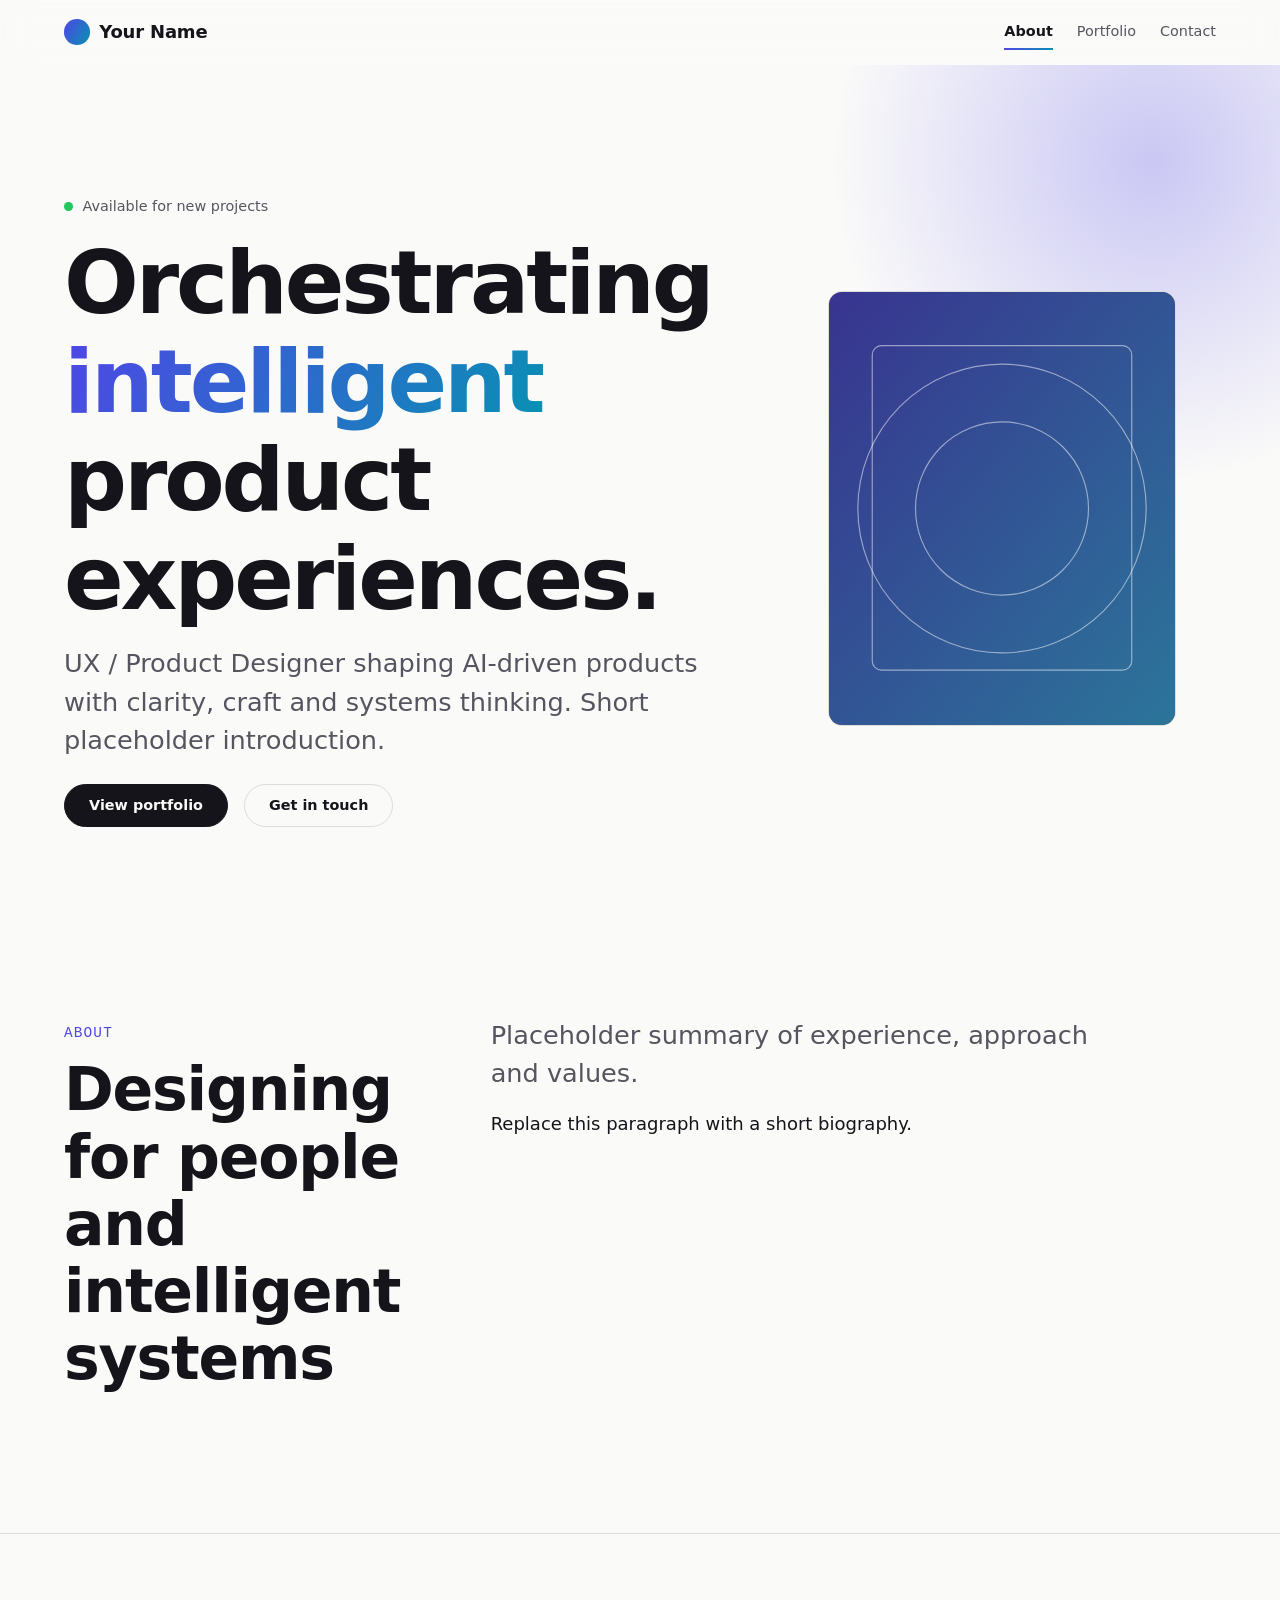
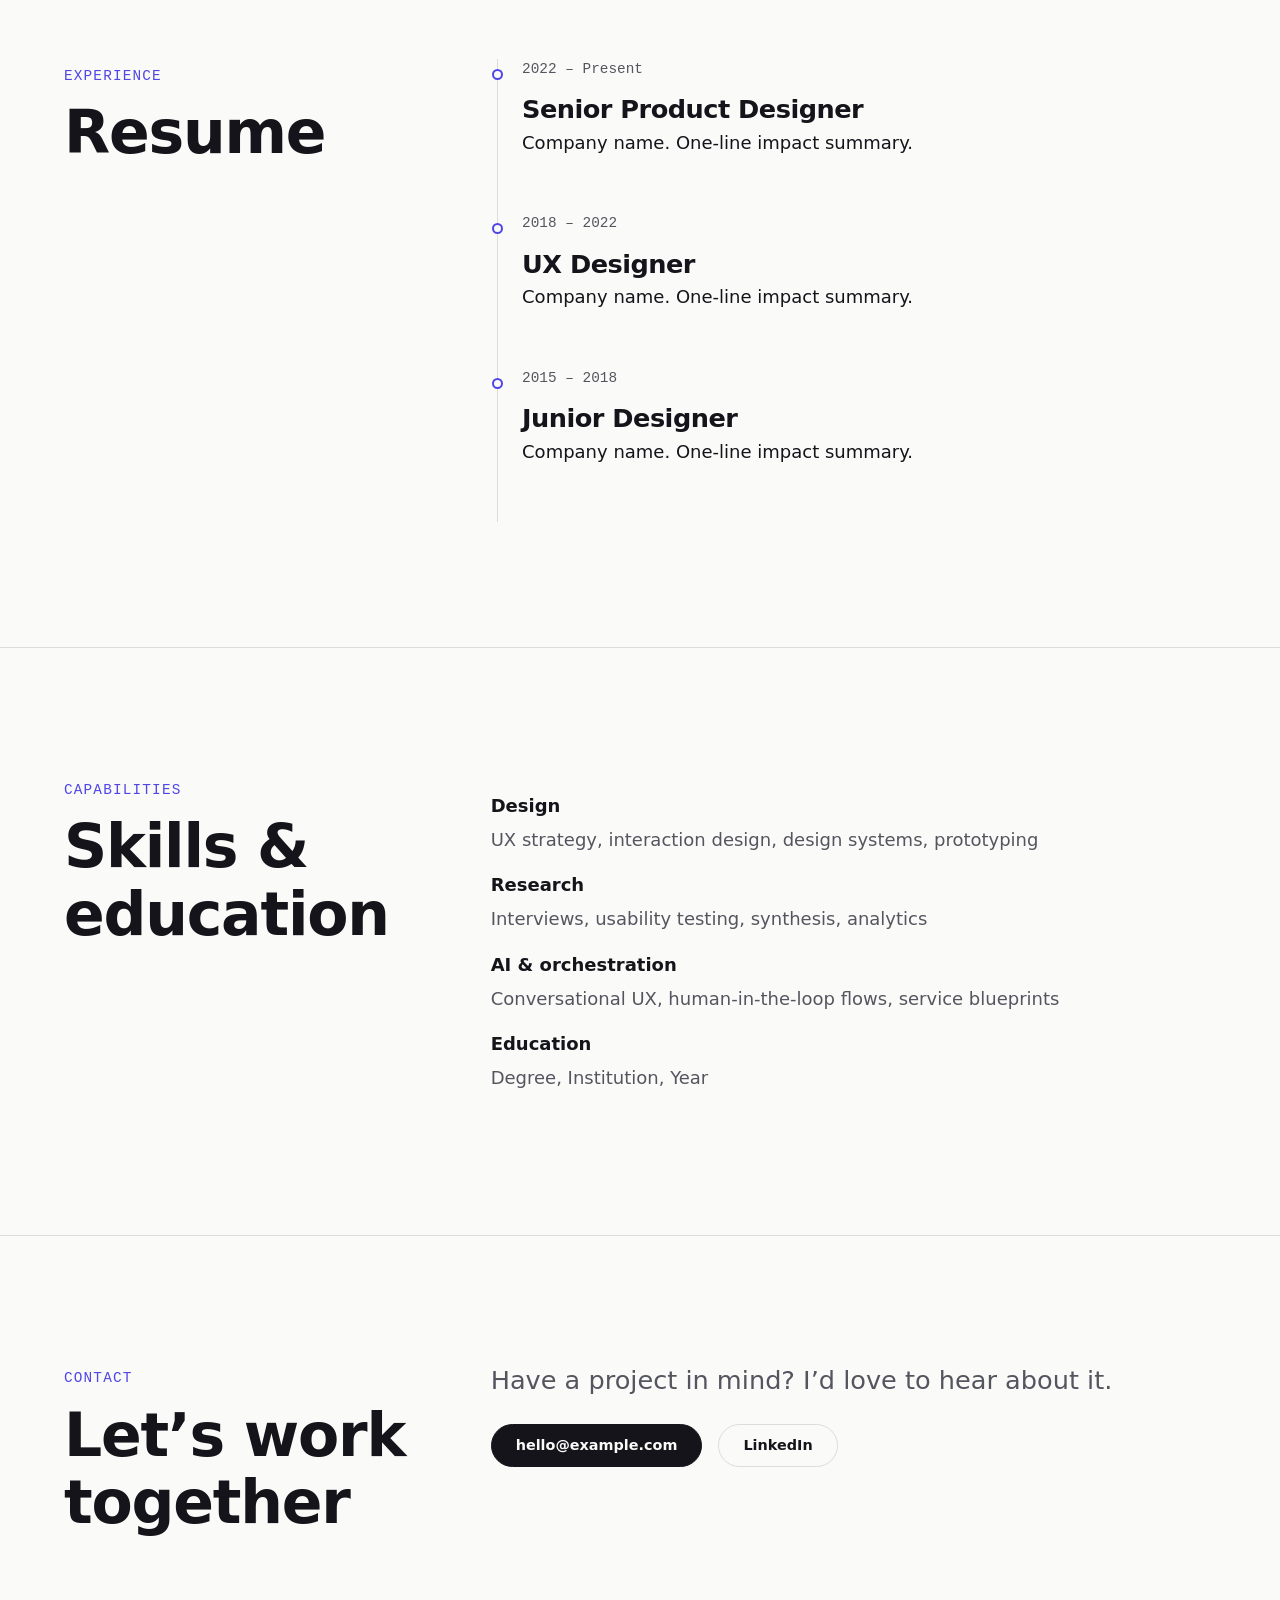
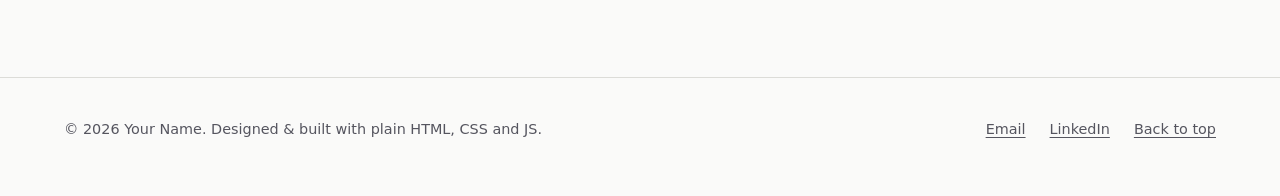
==== index.html @ 581527f4 "Add static UX portfolio: pages, design system, JS, placeholders Co-authored-by: orchestrators <34809" ====
<!DOCTYPE html>
<html lang="en">
<head>
  <meta charset="utf-8">
  <meta name="viewport" content="width=device-width, initial-scale=1">
  <title>Your Name — UX &amp; Product Designer</title>
  <meta name="description" content="Portfolio and CV of a UX and Product Designer orchestrating human and AI-driven experiences.">
  <meta name="color-scheme" content="light dark">
  <meta property="og:type" content="website">
  <meta property="og:title" content="Your Name — UX &amp; Product Designer">
  <meta property="og:description" content="Portfolio and CV of a UX and Product Designer orchestrating human and AI-driven experiences.">
  <meta property="og:image" content="assets/img/og-image.svg">
  <link rel="icon" href="assets/img/favicon.svg" type="image/svg+xml">
  <link rel="stylesheet" href="assets/css/styles.css">
  <script src="assets/js/main.js" defer></script>
</head>
<body>
  <a class="skip-link" href="#main">Skip to content</a>
  <header class="site-header">
    <div class="container site-header__inner">
      <a class="brand" href="index.html"><span class="brand__mark" aria-hidden="true"></span>Your Name</a>
      <button class="nav-toggle" type="button" aria-expanded="false" aria-controls="site-nav"><span class="nav-toggle__label">Menu</span></button>
      <nav class="site-nav" id="site-nav" aria-label="Primary">
        <ul>
          <li><a href="index.html" aria-current="page">About</a></li>
          <li><a href="portfolio.html">Portfolio</a></li>
          <li><a href="index.html#contact">Contact</a></li>
        </ul>
      </nav>
    </div>
  </header>
  <main id="main">
    <section class="hero" aria-labelledby="hero-title">
      <div class="container hero__grid">
        <div>
          <p class="status" data-reveal>Available for new projects</p>
          <h1 id="hero-title" data-reveal style="--delay:80ms">Orchestrating <span class="gradient-text">intelligent</span> product experiences.</h1>
          <p class="lead" data-reveal style="--delay:160ms">UX / Product Designer shaping AI-driven products with clarity, craft and systems thinking. Short placeholder introduction.</p>
          <div class="btn-row" data-reveal style="--delay:240ms">
            <a class="btn" href="portfolio.html">View portfolio</a>
            <a class="btn btn--ghost" href="#contact">Get in touch</a>
          </div>
        </div>
        <figure class="hero__portrait" data-reveal style="--delay:200ms">
          <img src="assets/img/portrait.svg" width="600" height="750" alt="Placeholder portrait of the designer">
        </figure>
      </div>
    </section>

    <section class="section" id="about" aria-labelledby="about-title">
      <div class="container split">
        <div class="split__head"><span class="eyebrow">About</span><h2 id="about-title">Designing for people and intelligent systems</h2></div>
        <div class="stack" data-reveal>
          <p class="lead">Placeholder summary of experience, approach and values.</p>
          <p>Replace this paragraph with a short biography.</p>
        </div>
      </div>
    </section>

    <section class="section" id="experience" aria-labelledby="exp-title">
      <div class="container split">
        <div class="split__head"><span class="eyebrow">Experience</span><h2 id="exp-title">Resume</h2></div>
        <ol class="timeline">
          <li class="timeline__item" data-reveal><p class="timeline__date">2022 – Present</p><h3>Senior Product Designer</h3><p>Company name. One-line impact summary.</p></li>
          <li class="timeline__item" data-reveal><p class="timeline__date">2018 – 2022</p><h3>UX Designer</h3><p>Company name. One-line impact summary.</p></li>
          <li class="timeline__item" data-reveal><p class="timeline__date">2015 – 2018</p><h3>Junior Designer</h3><p>Company name. One-line impact summary.</p></li>
        </ol>
      </div>
    </section>

    <section class="section" id="skills" aria-labelledby="skills-title">
      <div class="container split">
        <div class="split__head"><span class="eyebrow">Capabilities</span><h2 id="skills-title">Skills &amp; education</h2></div>
        <dl class="skill-list" data-reveal>
          <div><dt>Design</dt><dd>UX strategy, interaction design, design systems, prototyping</dd></div>
          <div><dt>Research</dt><dd>Interviews, usability testing, synthesis, analytics</dd></div>
          <div><dt>AI &amp; orchestration</dt><dd>Conversational UX, human-in-the-loop flows, service blueprints</dd></div>
          <div><dt>Education</dt><dd>Degree, Institution, Year</dd></div>
        </dl>
      </div>
    </section>

    <section class="section" id="contact" aria-labelledby="contact-title">
      <div class="container split">
        <div class="split__head"><span class="eyebrow">Contact</span><h2 id="contact-title">Let’s work together</h2></div>
        <div class="stack" data-reveal>
          <p class="lead">Have a project in mind? I’d love to hear about it.</p>
          <div class="btn-row">
            <a class="btn" href="mailto:hello@example.com">hello@example.com</a>
            <a class="btn btn--ghost" href="https://www.linkedin.com/">LinkedIn</a>
          </div>
        </div>
      </div>
    </section>
  </main>

  <footer class="site-footer">
    <div class="container site-footer__inner">
      <p>&copy; <span data-year>2026</span> Your Name. Designed &amp; built with plain HTML, CSS and JS.</p>
      <ul>
        <li><a href="mailto:hello@example.com">Email</a></li>
        <li><a href="https://www.linkedin.com/">LinkedIn</a></li>
        <li><a href="#main">Back to top</a></li>
      </ul>
    </div>
  </footer>
</body>
</html>
---- assets/css/styles.css ----
/* ==========================================================================
   Design tokens
   ========================================================================== */
:root {
  color-scheme: light dark;
  --bg: #fafaf9;
  --surface: #ffffff;
  --surface-2: #f1f1ef;
  --text: #14141a;
  --text-muted: #55555f;
  --border: #dcdcd8;
  --accent: #4f46e5;
  --accent-2: #0891b2;
  --accent-contrast: #ffffff;
  --focus: #4f46e5;
  --gradient: linear-gradient(120deg, var(--accent), var(--accent-2));

  --font-sans: system-ui, -apple-system, "Segoe UI", Roboto, "Helvetica Neue", Arial, sans-serif;
  --font-mono: ui-monospace, SFMono-Regular, Menlo, Consolas, monospace;

  --step--1: clamp(0.83rem, 0.8rem + 0.15vw, 0.9rem);
  --step-0: clamp(1rem, 0.95rem + 0.25vw, 1.125rem);
  --step-1: clamp(1.25rem, 1.1rem + 0.7vw, 1.6rem);
  --step-2: clamp(1.6rem, 1.3rem + 1.4vw, 2.4rem);
  --step-3: clamp(2.1rem, 1.5rem + 3vw, 3.75rem);
  --step-4: clamp(2.6rem, 1.6rem + 5vw, 5.5rem);

  --space-1: 0.5rem;
  --space-2: 1rem;
  --space-3: 1.5rem;
  --space-4: 2.5rem;
  --space-5: 4rem;
  --space-6: clamp(4rem, 3rem + 6vw, 8rem);

  --radius: 14px;
  --container: 72rem;
  --measure: 65ch;
  --ease: cubic-bezier(0.22, 1, 0.36, 1);
  --shadow: 0 1px 2px rgb(0 0 0 / 0.05), 0 12px 32px -12px rgb(20 20 60 / 0.18);
}

@media (prefers-color-scheme: dark) {
  :root {
    --bg: #0c0c11;
    --surface: #15151c;
    --surface-2: #1d1d27;
    --text: #f1f1f5;
    --text-muted: #a8a8b5;
    --border: #2c2c38;
    --accent: #8b87ff;
    --accent-2: #38bdf8;
    --accent-contrast: #0c0c11;
    --focus: #a5a2ff;
    --shadow: 0 1px 2px rgb(0 0 0 / 0.4), 0 12px 32px -12px rgb(0 0 0 / 0.6);
  }
}

/* ==========================================================================
   Base
   ========================================================================== */
*, *::before, *::after { box-sizing: border-box; }
html { scroll-behavior: smooth; scroll-padding-top: 5rem; -webkit-text-size-adjust: 100%; }
body {
  margin: 0;
  font-family: var(--font-sans);
  font-size: var(--step-0);
  line-height: 1.65;
  color: var(--text);
  background: var(--bg);
  -webkit-font-smoothing: antialiased;
}
img, svg { max-width: 100%; height: auto; display: block; }
h1, h2, h3, h4 { line-height: 1.12; letter-spacing: -0.02em; margin: 0 0 var(--space-2); text-wrap: balance; }
h1 { font-size: var(--step-4); letter-spacing: -0.035em; }
h2 { font-size: var(--step-3); }
h3 { font-size: var(--step-1); }
p { margin: 0 0 var(--space-2); max-width: var(--measure); text-wrap: pretty; }
a { color: inherit; text-underline-offset: 0.2em; text-decoration-thickness: 1px; }
a:hover { color: var(--accent); }
ul, ol { padding: 0; margin: 0; list-style: none; }

:focus-visible { outline: 3px solid var(--focus); outline-offset: 3px; border-radius: 4px; }

.skip-link {
  position: absolute; left: var(--space-2); top: -4rem; z-index: 100;
  padding: 0.75rem 1rem; background: var(--text); color: var(--bg); border-radius: 8px;
  transition: top 0.2s var(--ease);
}
.skip-link:focus { top: var(--space-2); }

.visually-hidden {
  position: absolute !important; width: 1px; height: 1px; margin: -1px; padding: 0;
  overflow: hidden; clip: rect(0 0 0 0); white-space: nowrap; border: 0;
}

/* ==========================================================================
   Layout
   ========================================================================== */
.container { width: min(100% - 2.5rem, var(--container)); margin-inline: auto; }
.section { padding-block: var(--space-6); }
.section + .section { border-top: 1px solid var(--border); }
.section__head { margin-bottom: var(--space-4); }
.grid { display: grid; gap: var(--space-3); }
.grid--2 { grid-template-columns: repeat(auto-fit, minmax(min(100%, 20rem), 1fr)); }
.grid--3 { grid-template-columns: repeat(auto-fit, minmax(min(100%, 16rem), 1fr)); }
.stack > * + * { margin-top: var(--space-2); }
.eyebrow {
  display: inline-block; margin-bottom: var(--space-2);
  font: 500 var(--step--1)/1 var(--font-mono); letter-spacing: 0.08em; text-transform: uppercase;
  color: var(--accent);
}
.lead { font-size: var(--step-1); color: var(--text-muted); line-height: 1.5; }
.gradient-text { background: var(--gradient); -webkit-background-clip: text; background-clip: text; color: transparent; }

/* ==========================================================================
   Header / navigation
   ========================================================================== */
.site-header {
  position: sticky; top: 0; z-index: 50;
  background: color-mix(in srgb, var(--bg) 82%, transparent);
  backdrop-filter: blur(14px);
  border-bottom: 1px solid transparent;
  transition: border-color 0.3s;
}
.site-header.is-scrolled { border-bottom-color: var(--border); }
.site-header__inner { display: flex; align-items: center; justify-content: space-between; min-height: 4rem; gap: var(--space-2); }
.brand { display: inline-flex; align-items: center; gap: 0.6rem; font-weight: 650; text-decoration: none; letter-spacing: -0.01em; }
.brand__mark { width: 1.6rem; height: 1.6rem; border-radius: 50%; background: var(--gradient); }
.nav-toggle {
  display: inline-flex; align-items: center; gap: 0.5rem; padding: 0.5rem 0.9rem;
  font: inherit; font-size: var(--step--1); color: var(--text); background: transparent;
  border: 1px solid var(--border); border-radius: 999px; cursor: pointer;
}
.site-nav { display: none; position: absolute; inset: 100% 0 auto; padding: var(--space-2) 1.25rem var(--space-3); background: var(--bg); border-bottom: 1px solid var(--border); }
.site-nav.is-open { display: block; }
.site-nav ul { display: grid; gap: 0.25rem; }
.site-nav a { display: block; padding: 0.6rem 0; text-decoration: none; color: var(--text-muted); }
.site-nav a:hover, .site-nav a[aria-current="page"] { color: var(--text); }
.site-nav a[aria-current="page"] { font-weight: 600; }

@media (min-width: 48rem) {
  .nav-toggle { display: none; }
  .site-nav { display: block; position: static; padding: 0; background: none; border: 0; }
  .site-nav ul { display: flex; gap: var(--space-3); }
  .site-nav a { position: relative; padding: 0.25rem 0; font-size: var(--step--1); }
  .site-nav a::after {
    content: ""; position: absolute; left: 0; right: 0; bottom: -2px; height: 2px;
    background: var(--gradient); transform: scaleX(0); transform-origin: left; transition: transform 0.35s var(--ease);
  }
  .site-nav a:hover::after, .site-nav a[aria-current="page"]::after { transform: scaleX(1); }
}

/* ==========================================================================
   Buttons, tags, cards
   ========================================================================== */
.btn {
  display: inline-flex; align-items: center; gap: 0.5rem; padding: 0.85rem 1.5rem;
  font: 600 var(--step--1)/1 var(--font-sans); text-decoration: none; cursor: pointer;
  border: 1px solid var(--text); border-radius: 999px; color: var(--bg); background: var(--text);
  transition: transform 0.25s var(--ease), background 0.25s, color 0.25s, border-color 0.25s;
}
.btn:hover { transform: translateY(-2px); background: var(--accent); border-color: var(--accent); color: var(--accent-contrast); }
.btn--ghost { background: transparent; color: var(--text); border-color: var(--border); }
.btn--ghost:hover { background: transparent; color: var(--accent); border-color: var(--accent); }
.btn-row { display: flex; flex-wrap: wrap; gap: var(--space-2); margin-top: var(--space-3); }

.tags { display: flex; flex-wrap: wrap; gap: 0.5rem; }
.tag {
  padding: 0.3rem 0.75rem; font: 500 0.78rem/1.2 var(--font-mono);
  color: var(--text-muted); background: var(--surface-2); border-radius: 999px;
}

.card {
  display: flex; flex-direction: column; overflow: hidden; background: var(--surface);
  border: 1px solid var(--border); border-radius: var(--radius);
  transition: transform 0.4s var(--ease), box-shadow 0.4s var(--ease), border-color 0.3s;
}
.card:hover, .card:focus-within { transform: translateY(-4px); box-shadow: var(--shadow); border-color: var(--accent); }
.card__media { overflow: hidden; aspect-ratio: 16 / 10; background: var(--surface-2); }
.card__media img { width: 100%; height: 100%; object-fit: cover; transition: transform 0.6s var(--ease); }
.card:hover .card__media img { transform: scale(1.04); }
.card__body { display: flex; flex-direction: column; flex: 1; gap: var(--space-1); padding: var(--space-3); }
.card__body p { color: var(--text-muted); font-size: var(--step--1); margin: 0; }
.card__title { margin: 0; font-size: var(--step-1); }
.card__link { text-decoration: none; }
.card__link::after { content: ""; position: absolute; inset: 0; } /* whole card clickable */
.card { position: relative; }
.card__meta { font: 500 0.78rem/1 var(--font-mono); color: var(--text-muted); text-transform: uppercase; letter-spacing: 0.06em; }
.card .tags { margin-top: auto; padding-top: var(--space-2); }

/* ==========================================================================
   Hero
   ========================================================================== */
.hero { position: relative; padding-block: var(--space-6) var(--space-5); overflow: hidden; }
.hero::before {
  content: ""; position: absolute; z-index: -1; width: 40rem; height: 40rem; right: -12rem; top: -14rem;
  background: radial-gradient(closest-side, color-mix(in srgb, var(--accent) 28%, transparent), transparent);
  animation: drift 14s ease-in-out infinite alternate;
}
.hero__grid { display: grid; gap: var(--space-4); align-items: center; }
.hero__portrait { border-radius: var(--radius); border: 1px solid var(--border); overflow: hidden; max-width: 22rem; }
.status { display: inline-flex; align-items: center; gap: 0.6rem; font-size: var(--step--1); color: var(--text-muted); }
.status::before { content: ""; width: 0.55rem; height: 0.55rem; border-radius: 50%; background: #22c55e; animation: pulse 2.4s ease-out infinite; }
@media (min-width: 56rem) { .hero__grid { grid-template-columns: 1.6fr 1fr; } }

@keyframes drift { to { transform: translate(-3rem, 3rem) scale(1.1); } }
@keyframes pulse { 0% { box-shadow: 0 0 0 0 rgb(34 197 94 / 0.5); } 100% { box-shadow: 0 0 0 0.7rem rgb(34 197 94 / 0); } }

/* ==========================================================================
   Resume / timeline
   ========================================================================== */
.timeline { border-left: 1px solid var(--border); margin-left: 0.4rem; }
.timeline__item { position: relative; padding: 0 0 var(--space-4) var(--space-3); }
.timeline__item::before {
  content: ""; position: absolute; left: -0.36rem; top: 0.6rem; width: 0.7rem; height: 0.7rem;
  border-radius: 50%; background: var(--bg); border: 2px solid var(--accent);
}
.timeline__date { font: 500 var(--step--1)/1.4 var(--font-mono); color: var(--text-muted); }
.timeline__item h3 { margin: 0.25rem 0; }
.split { display: grid; gap: var(--space-3); }
@media (min-width: 56rem) { .split { grid-template-columns: 1fr 2fr; gap: var(--space-5); } .split__head { position: sticky; top: 6rem; align-self: start; } }
.skill-list { display: grid; gap: var(--space-2); }
.skill-list dt { font-weight: 600; }
.skill-list dd { margin: 0.25rem 0 0; color: var(--text-muted); }

/* ==========================================================================
   Filters (portfolio)
   ========================================================================== */
.filters { display: flex; flex-wrap: wrap; gap: 0.5rem; margin-bottom: var(--space-4); }
.filter {
  padding: 0.5rem 1rem; font: inherit; font-size: var(--step--1); color: var(--text);
  background: transparent; border: 1px solid var(--border); border-radius: 999px; cursor: pointer;
  transition: background 0.25s, color 0.25s, border-color 0.25s;
}
.filter:hover { border-color: var(--accent); }
.filter[aria-pressed="true"] { background: var(--text); color: var(--bg); border-color: var(--text); }
[hidden] { display: none !important; }

/* ==========================================================================
   Case study
   ========================================================================== */
.cs-meta { display: grid; gap: var(--space-3); grid-template-columns: repeat(auto-fit, minmax(10rem, 1fr)); margin-block: var(--space-4); padding-block: var(--space-3); border-block: 1px solid var(--border); }
.cs-meta dt { font: 500 0.78rem/1 var(--font-mono); text-transform: uppercase; letter-spacing: 0.06em; color: var(--text-muted); margin-bottom: 0.4rem; }
.cs-meta dd { margin: 0; font-weight: 600; }
.cs-layout { display: grid; gap: var(--space-4); }
.cs-toc { font-size: var(--step--1); }
.cs-toc ol { display: grid; gap: 0.4rem; }
.cs-toc a { display: block; padding-left: 0.9rem; border-left: 2px solid var(--border); text-decoration: none; color: var(--text-muted); transition: color 0.2s, border-color 0.2s; }
.cs-toc a:hover, .cs-toc a.is-active { color: var(--text); border-left-color: var(--accent); }
.cs-section { padding-block: var(--space-4); border-top: 1px solid var(--border); }
.cs-section:first-child { border-top: 0; padding-top: 0; }
.cs-section h2 { font-size: var(--step-2); }
.cs-figure { margin: var(--space-3) 0; }
.cs-figure img { border-radius: var(--radius); border: 1px solid var(--border); width: 100%; }
.cs-figure figcaption { margin-top: 0.5rem; font-size: var(--step--1); color: var(--text-muted); }
.stats { display: grid; gap: var(--space-2); grid-template-columns: repeat(auto-fit, minmax(10rem, 1fr)); margin-block: var(--space-3); }
.stat { padding: var(--space-3); background: var(--surface); border: 1px solid var(--border); border-radius: var(--radius); }
.stat__value { display: block; font-size: var(--step-3); font-weight: 700; letter-spacing: -0.03em; line-height: 1; }
.stat__label { font-size: var(--step--1); color: var(--text-muted); }
.steps { counter-reset: step; display: grid; gap: var(--space-2); }
.steps li { counter-increment: step; display: grid; grid-template-columns: 2.5rem 1fr; gap: var(--space-2); }
.steps li::before { content: counter(step, decimal-leading-zero); font: 500 var(--step--1)/1.9 var(--font-mono); color: var(--accent); }
.pager { display: flex; justify-content: space-between; gap: var(--space-2); flex-wrap: wrap; }
@media (min-width: 64rem) {
  .cs-layout { grid-template-columns: 14rem minmax(0, 1fr); gap: var(--space-5); }
  .cs-toc { position: sticky; top: 6rem; align-self: start; }
}

/* ==========================================================================
   Footer
   ========================================================================== */
.site-footer { padding-block: var(--space-4); border-top: 1px solid var(--border); font-size: var(--step--1); color: var(--text-muted); }
.site-footer__inner { display: flex; flex-wrap: wrap; justify-content: space-between; gap: var(--space-2); }
.site-footer ul { display: flex; gap: var(--space-3); flex-wrap: wrap; }

/* ==========================================================================
   Motion
   ========================================================================== */
.js [data-reveal] { opacity: 0; transform: translateY(1.25rem); transition: opacity 0.8s var(--ease), transform 0.8s var(--ease); transition-delay: var(--delay, 0ms); }
.js [data-reveal].is-visible { opacity: 1; transform: none; }

@media (prefers-reduced-motion: reduce) {
  html { scroll-behavior: auto; }
  *, *::before, *::after { animation: none !important; transition-duration: 0.01ms !important; transition-delay: 0ms !important; }
  .js [data-reveal] { opacity: 1; transform: none; }
}

@media (forced-colors: active) {
  .btn, .filter, .tag, .card { border: 1px solid CanvasText; }
}

@media print {
  .site-header, .site-footer, .btn-row, .nav-toggle { display: none; }
  body { background: #fff; color: #000; }
}
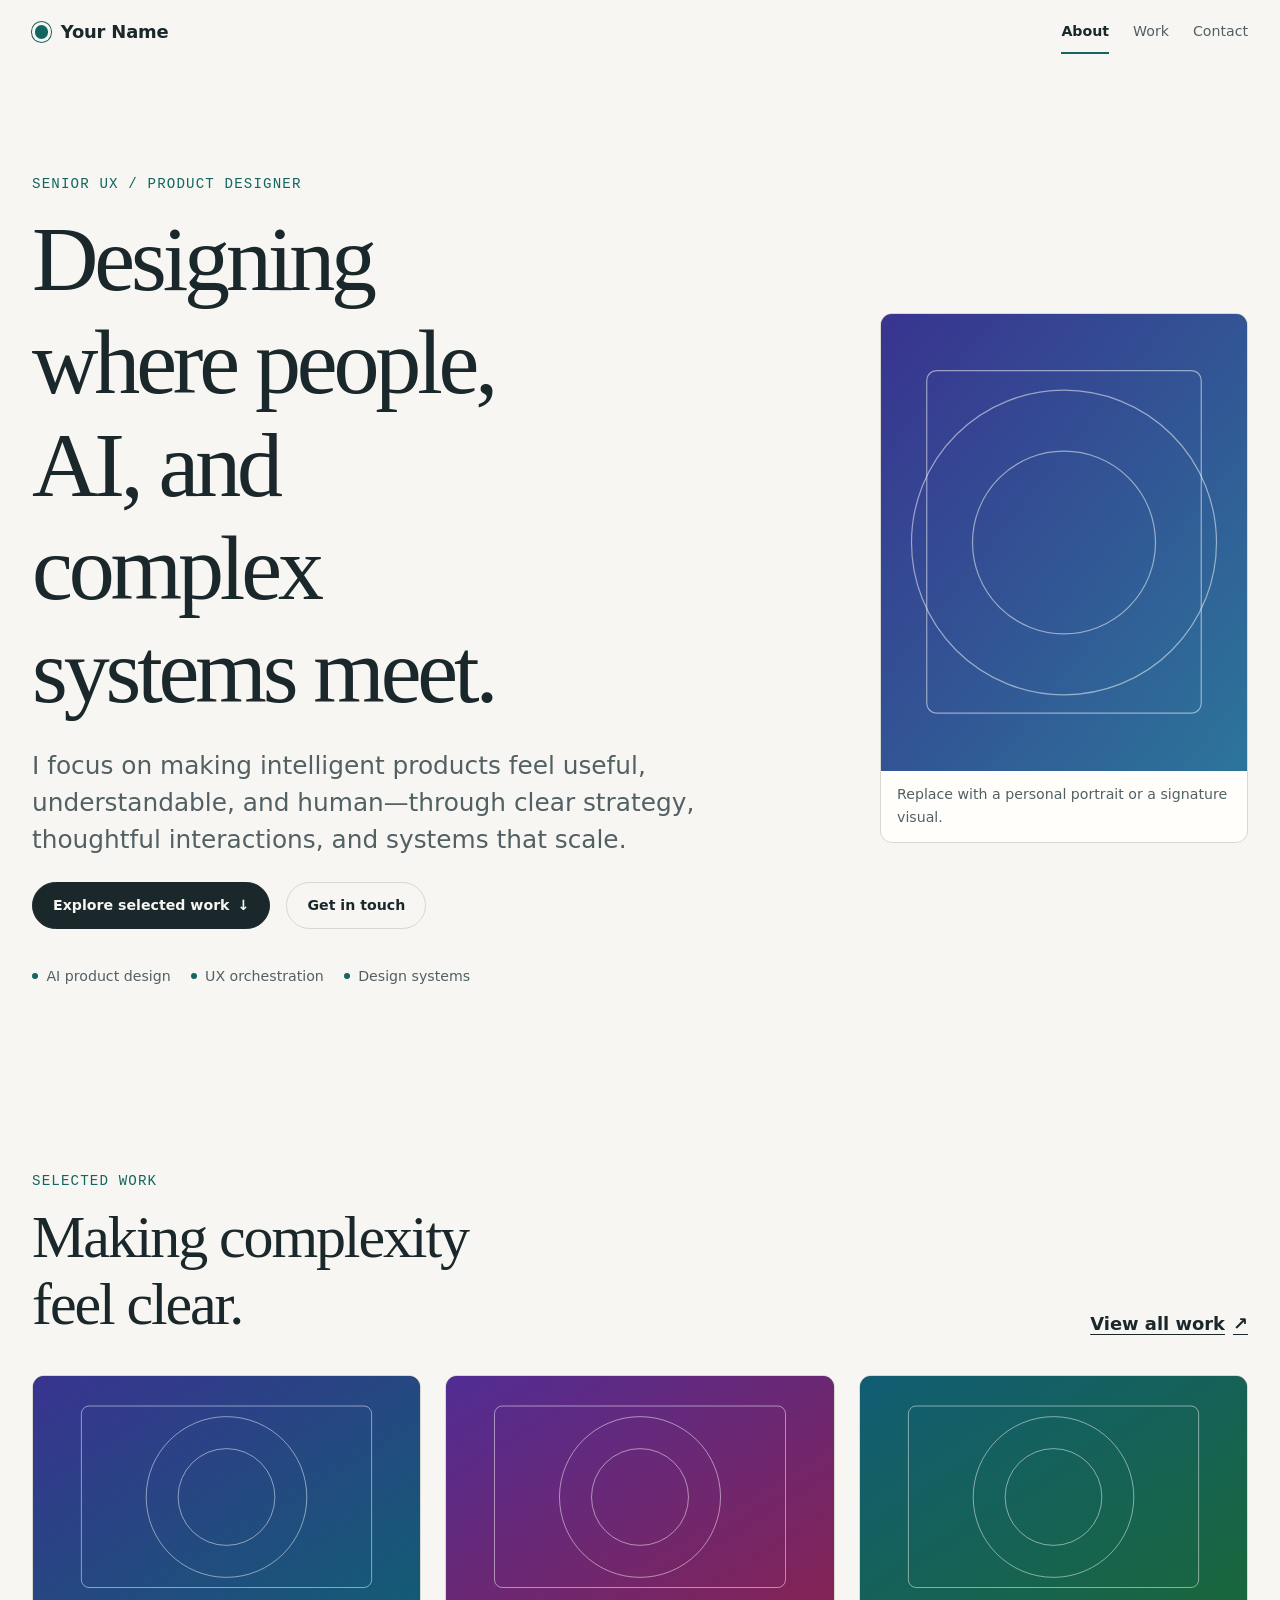
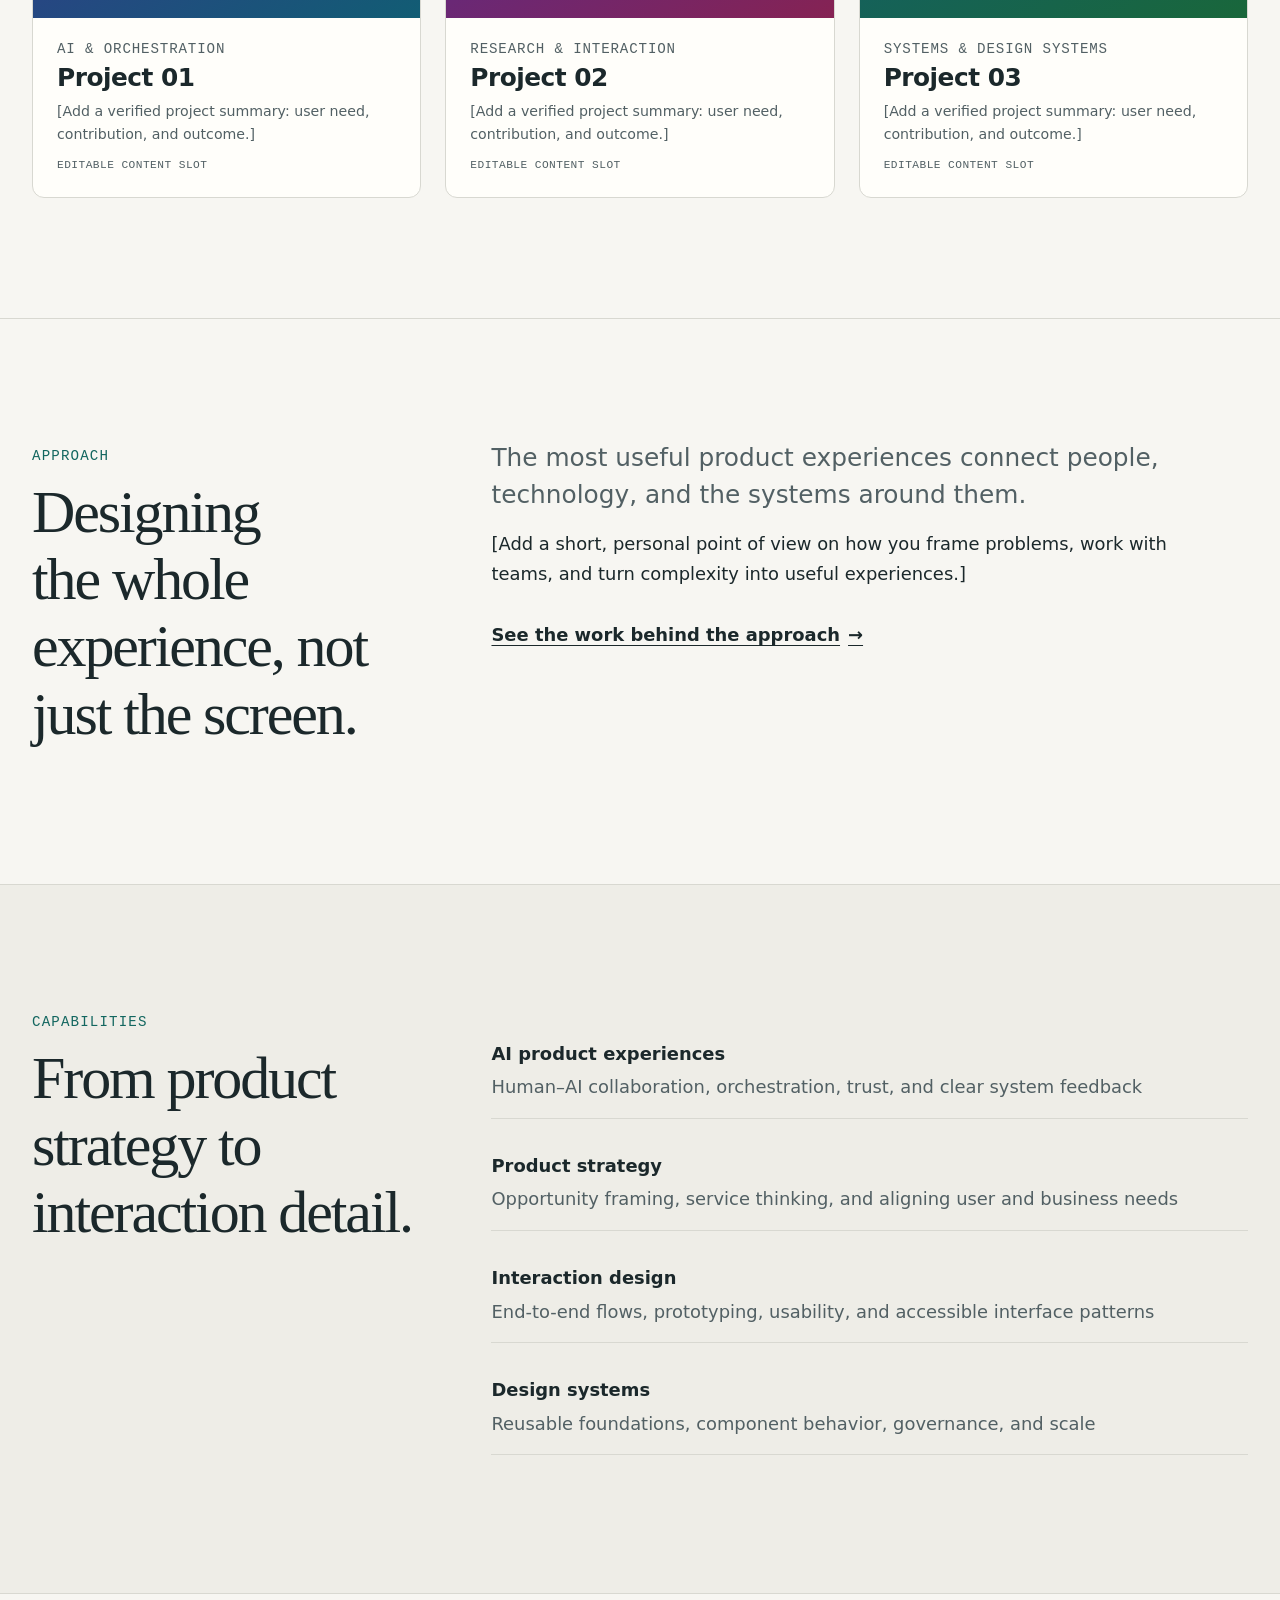
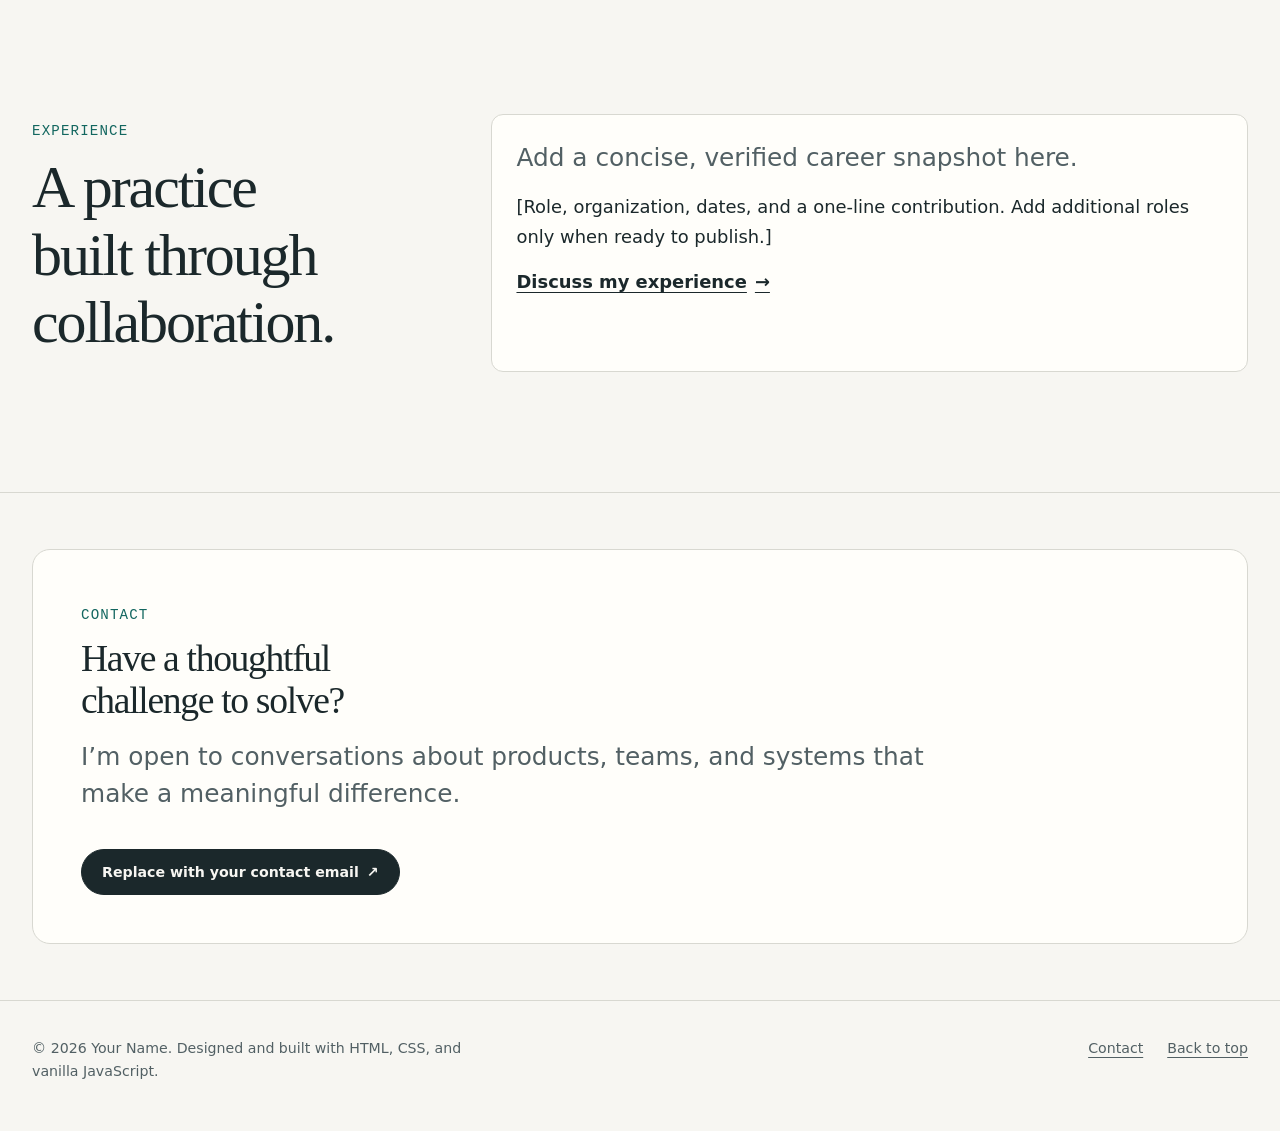
==== commit 50dfd294: "Finalize portfolio implementation and QA" ====
--- a/index.html
+++ b/index.html
@@ -3,12 +3,12 @@
 <head>
   <meta charset="utf-8">
   <meta name="viewport" content="width=device-width, initial-scale=1">
-  <title>Your Name — UX &amp; Product Designer</title>
-  <meta name="description" content="Portfolio and CV of a UX and Product Designer orchestrating human and AI-driven experiences.">
+  <title>Your Name | Senior UX &amp; Product Designer</title>
+  <meta name="description" content="A portfolio focused on AI-driven product design, UX orchestration, interaction design, and design systems.">
   <meta name="color-scheme" content="light dark">
   <meta property="og:type" content="website">
-  <meta property="og:title" content="Your Name — UX &amp; Product Designer">
-  <meta property="og:description" content="Portfolio and CV of a UX and Product Designer orchestrating human and AI-driven experiences.">
+  <meta property="og:title" content="Your Name | Senior UX &amp; Product Designer">
+  <meta property="og:description" content="AI-driven product design, UX orchestration, interaction design, and systems thinking.">
   <meta property="og:image" content="assets/img/og-image.svg">
   <link rel="icon" href="assets/img/favicon.svg" type="image/svg+xml">
   <link rel="stylesheet" href="assets/css/styles.css">
@@ -19,87 +19,156 @@
   <header class="site-header">
     <div class="container site-header__inner">
       <a class="brand" href="index.html"><span class="brand__mark" aria-hidden="true"></span>Your Name</a>
-      <button class="nav-toggle" type="button" aria-expanded="false" aria-controls="site-nav"><span class="nav-toggle__label">Menu</span></button>
+      <button class="nav-toggle" type="button" aria-expanded="false" aria-controls="site-nav">
+        <span class="nav-toggle__label">Menu</span>
+      </button>
       <nav class="site-nav" id="site-nav" aria-label="Primary">
         <ul>
           <li><a href="index.html" aria-current="page">About</a></li>
-          <li><a href="portfolio.html">Portfolio</a></li>
-          <li><a href="index.html#contact">Contact</a></li>
+          <li><a href="portfolio.html">Work</a></li>
+          <li><a href="#contact">Contact</a></li>
         </ul>
       </nav>
     </div>
   </header>
+
   <main id="main">
     <section class="hero" aria-labelledby="hero-title">
       <div class="container hero__grid">
-        <div>
-          <p class="status" data-reveal>Available for new projects</p>
-          <h1 id="hero-title" data-reveal style="--delay:80ms">Orchestrating <span class="gradient-text">intelligent</span> product experiences.</h1>
-          <p class="lead" data-reveal style="--delay:160ms">UX / Product Designer shaping AI-driven products with clarity, craft and systems thinking. Short placeholder introduction.</p>
-          <div class="btn-row" data-reveal style="--delay:240ms">
-            <a class="btn" href="portfolio.html">View portfolio</a>
+        <div class="hero__content">
+          <p class="eyebrow">Senior UX / Product Designer</p>
+          <h1 id="hero-title">Designing where people, AI, and complex systems meet.</h1>
+          <p class="lead">I focus on making intelligent products feel useful, understandable, and human—through clear strategy, thoughtful interactions, and systems that scale.</p>
+          <div class="btn-row">
+            <a class="btn" href="#selected-work">Explore selected work <span aria-hidden="true">↓</span></a>
             <a class="btn btn--ghost" href="#contact">Get in touch</a>
           </div>
+          <ul class="hero__disciplines" aria-label="Areas of focus">
+            <li>AI product design</li>
+            <li>UX orchestration</li>
+            <li>Design systems</li>
+          </ul>
         </div>
-        <figure class="hero__portrait" data-reveal style="--delay:200ms">
-          <img src="assets/img/portrait.svg" width="600" height="750" alt="Placeholder portrait of the designer">
+        <figure class="hero__portrait">
+          <img src="assets/img/portrait.svg" width="600" height="750" alt="Abstract placeholder artwork; replace with a portrait or signature project visual.">
+          <figcaption>Replace with a personal portrait or a signature visual.</figcaption>
         </figure>
       </div>
     </section>
 
-    <section class="section" id="about" aria-labelledby="about-title">
+    <section class="section section--work" id="selected-work" aria-labelledby="work-title">
+      <div class="container">
+        <div class="section__head section__head--row">
+          <div>
+            <span class="eyebrow">Selected work</span>
+            <h2 id="work-title">Making complexity feel clear.</h2>
+          </div>
+          <a class="text-link" href="portfolio.html">View all work <span aria-hidden="true">↗</span></a>
+        </div>
+        <ul class="grid grid--3 project-grid">
+          <li data-reveal>
+            <article class="card">
+              <div class="card__media">
+                <img src="assets/img/placeholder-1.svg" width="800" height="500" alt="" loading="lazy">
+              </div>
+              <div class="card__body">
+                <p class="card__meta">AI &amp; orchestration</p>
+                <h3 class="card__title"><a class="card__link" href="case-study-ai-orchestration.html">Project 01</a></h3>
+                <p>[Add a verified project summary: user need, contribution, and outcome.]</p>
+                <span class="card__prompt">Editable content slot</span>
+              </div>
+            </article>
+          </li>
+          <li data-reveal style="--delay:80ms">
+            <article class="card">
+              <div class="card__media">
+                <img src="assets/img/placeholder-2.svg" width="800" height="500" alt="" loading="lazy">
+              </div>
+              <div class="card__body">
+                <p class="card__meta">Research &amp; interaction</p>
+                <h3 class="card__title"><a class="card__link" href="case-study-research.html">Project 02</a></h3>
+                <p>[Add a verified project summary: user need, contribution, and outcome.]</p>
+                <span class="card__prompt">Editable content slot</span>
+              </div>
+            </article>
+          </li>
+          <li data-reveal style="--delay:160ms">
+            <article class="card">
+              <div class="card__media">
+                <img src="assets/img/placeholder-3.svg" width="800" height="500" alt="" loading="lazy">
+              </div>
+              <div class="card__body">
+                <p class="card__meta">Systems &amp; design systems</p>
+                <h3 class="card__title"><a class="card__link" href="case-study-design-systems.html">Project 03</a></h3>
+                <p>[Add a verified project summary: user need, contribution, and outcome.]</p>
+                <span class="card__prompt">Editable content slot</span>
+              </div>
+            </article>
+          </li>
+        </ul>
+      </div>
+    </section>
+
+    <section class="section" id="approach" aria-labelledby="approach-title">
       <div class="container split">
-        <div class="split__head"><span class="eyebrow">About</span><h2 id="about-title">Designing for people and intelligent systems</h2></div>
+        <div class="split__head">
+          <span class="eyebrow">Approach</span>
+          <h2 id="approach-title">Designing the whole experience, not just the screen.</h2>
+        </div>
         <div class="stack" data-reveal>
-          <p class="lead">Placeholder summary of experience, approach and values.</p>
-          <p>Replace this paragraph with a short biography.</p>
+          <p class="lead">The most useful product experiences connect people, technology, and the systems around them.</p>
+          <p>[Add a short, personal point of view on how you frame problems, work with teams, and turn complexity into useful experiences.]</p>
+          <a class="text-link" href="portfolio.html">See the work behind the approach <span aria-hidden="true">→</span></a>
         </div>
       </div>
     </section>
 
-    <section class="section" id="experience" aria-labelledby="exp-title">
+    <section class="section section--soft" id="capabilities" aria-labelledby="capabilities-title">
       <div class="container split">
-        <div class="split__head"><span class="eyebrow">Experience</span><h2 id="exp-title">Resume</h2></div>
-        <ol class="timeline">
-          <li class="timeline__item" data-reveal><p class="timeline__date">2022 – Present</p><h3>Senior Product Designer</h3><p>Company name. One-line impact summary.</p></li>
-          <li class="timeline__item" data-reveal><p class="timeline__date">2018 – 2022</p><h3>UX Designer</h3><p>Company name. One-line impact summary.</p></li>
-          <li class="timeline__item" data-reveal><p class="timeline__date">2015 – 2018</p><h3>Junior Designer</h3><p>Company name. One-line impact summary.</p></li>
-        </ol>
-      </div>
-    </section>
-
-    <section class="section" id="skills" aria-labelledby="skills-title">
-      <div class="container split">
-        <div class="split__head"><span class="eyebrow">Capabilities</span><h2 id="skills-title">Skills &amp; education</h2></div>
+        <div class="split__head">
+          <span class="eyebrow">Capabilities</span>
+          <h2 id="capabilities-title">From product strategy to interaction detail.</h2>
+        </div>
         <dl class="skill-list" data-reveal>
-          <div><dt>Design</dt><dd>UX strategy, interaction design, design systems, prototyping</dd></div>
-          <div><dt>Research</dt><dd>Interviews, usability testing, synthesis, analytics</dd></div>
-          <div><dt>AI &amp; orchestration</dt><dd>Conversational UX, human-in-the-loop flows, service blueprints</dd></div>
-          <div><dt>Education</dt><dd>Degree, Institution, Year</dd></div>
+          <div><dt>AI product experiences</dt><dd>Human–AI collaboration, orchestration, trust, and clear system feedback</dd></div>
+          <div><dt>Product strategy</dt><dd>Opportunity framing, service thinking, and aligning user and business needs</dd></div>
+          <div><dt>Interaction design</dt><dd>End-to-end flows, prototyping, usability, and accessible interface patterns</dd></div>
+          <div><dt>Design systems</dt><dd>Reusable foundations, component behavior, governance, and scale</dd></div>
         </dl>
       </div>
     </section>
 
-    <section class="section" id="contact" aria-labelledby="contact-title">
+    <section class="section" id="experience" aria-labelledby="experience-title">
       <div class="container split">
-        <div class="split__head"><span class="eyebrow">Contact</span><h2 id="contact-title">Let’s work together</h2></div>
-        <div class="stack" data-reveal>
-          <p class="lead">Have a project in mind? I’d love to hear about it.</p>
-          <div class="btn-row">
-            <a class="btn" href="mailto:hello@example.com">hello@example.com</a>
-            <a class="btn btn--ghost" href="https://www.linkedin.com/">LinkedIn</a>
-          </div>
+        <div class="split__head">
+          <span class="eyebrow">Experience</span>
+          <h2 id="experience-title">A practice built through collaboration.</h2>
         </div>
+        <div class="experience-slot">
+          <p class="lead">Add a concise, verified career snapshot here.</p>
+          <p>[Role, organization, dates, and a one-line contribution. Add additional roles only when ready to publish.]</p>
+          <a class="text-link" href="#contact">Discuss my experience <span aria-hidden="true">→</span></a>
+        </div>
+      </div>
+    </section>
+
+    <section class="section contact-section" id="contact" aria-labelledby="contact-title">
+      <div class="container contact-panel">
+        <div>
+          <span class="eyebrow">Contact</span>
+          <h2 id="contact-title">Have a thoughtful challenge to solve?</h2>
+          <p class="lead">I’m open to conversations about products, teams, and systems that make a meaningful difference.</p>
+        </div>
+        <a class="btn" href="mailto:hello@example.com">Replace with your contact email <span aria-hidden="true">↗</span></a>
       </div>
     </section>
   </main>
 
   <footer class="site-footer">
     <div class="container site-footer__inner">
-      <p>&copy; <span data-year>2026</span> Your Name. Designed &amp; built with plain HTML, CSS and JS.</p>
+      <p>&copy; <span data-year>2026</span> Your Name. Designed and built with HTML, CSS, and vanilla JavaScript.</p>
       <ul>
-        <li><a href="mailto:hello@example.com">Email</a></li>
-        <li><a href="https://www.linkedin.com/">LinkedIn</a></li>
+        <li><a href="#contact">Contact</a></li>
         <li><a href="#main">Back to top</a></li>
       </ul>
     </div>
--- a/assets/css/styles.css
+++ b/assets/css/styles.css
@@ -2,56 +2,55 @@
    Design tokens
    ========================================================================== */
 :root {
-  color-scheme: light dark;
-  --bg: #fafaf9;
-  --surface: #ffffff;
-  --surface-2: #f1f1ef;
-  --text: #14141a;
-  --text-muted: #55555f;
-  --border: #dcdcd8;
-  --accent: #4f46e5;
-  --accent-2: #0891b2;
+  color-scheme: light;
+  --bg: #f7f6f2;
+  --surface: #fffefa;
+  --surface-2: #eeede7;
+  --text: #1b282b;
+  --text-muted: #526064;
+  --border: #d8d8d1;
+  --accent: #12665f;
   --accent-contrast: #ffffff;
-  --focus: #4f46e5;
-  --gradient: linear-gradient(120deg, var(--accent), var(--accent-2));
+  --focus: #155eef;
 
   --font-sans: system-ui, -apple-system, "Segoe UI", Roboto, "Helvetica Neue", Arial, sans-serif;
+  --font-display: "Iowan Old Style", "Palatino Linotype", "Book Antiqua", Georgia, serif;
   --font-mono: ui-monospace, SFMono-Regular, Menlo, Consolas, monospace;
 
-  --step--1: clamp(0.83rem, 0.8rem + 0.15vw, 0.9rem);
-  --step-0: clamp(1rem, 0.95rem + 0.25vw, 1.125rem);
-  --step-1: clamp(1.25rem, 1.1rem + 0.7vw, 1.6rem);
-  --step-2: clamp(1.6rem, 1.3rem + 1.4vw, 2.4rem);
-  --step-3: clamp(2.1rem, 1.5rem + 3vw, 3.75rem);
-  --step-4: clamp(2.6rem, 1.6rem + 5vw, 5.5rem);
+  --step--1: clamp(0.82rem, 0.79rem + 0.12vw, 0.9rem);
+  --step-0: clamp(1rem, 0.96rem + 0.2vw, 1.125rem);
+  --step-1: clamp(1.2rem, 1.08rem + 0.65vw, 1.55rem);
+  --step-2: clamp(1.6rem, 1.3rem + 1.35vw, 2.35rem);
+  --step-3: clamp(2.15rem, 1.6rem + 2.8vw, 3.75rem);
+  --step-4: clamp(3rem, 1.8rem + 5vw, 5.75rem);
 
   --space-1: 0.5rem;
   --space-2: 1rem;
   --space-3: 1.5rem;
-  --space-4: 2.5rem;
-  --space-5: 4rem;
-  --space-6: clamp(4rem, 3rem + 6vw, 8rem);
-
-  --radius: 14px;
-  --container: 72rem;
-  --measure: 65ch;
+  --space-4: 2.25rem;
+  --space-5: 3.5rem;
+  --space-6: clamp(4.5rem, 3.5rem + 5vw, 7.5rem);
+
+  --radius: 12px;
+  --container: 76rem;
+  --measure: 62ch;
   --ease: cubic-bezier(0.22, 1, 0.36, 1);
-  --shadow: 0 1px 2px rgb(0 0 0 / 0.05), 0 12px 32px -12px rgb(20 20 60 / 0.18);
+  --shadow: 0 1px 2px rgb(27 40 43 / 0.04), 0 16px 40px -20px rgb(27 40 43 / 0.24);
 }
 
 @media (prefers-color-scheme: dark) {
   :root {
-    --bg: #0c0c11;
-    --surface: #15151c;
-    --surface-2: #1d1d27;
-    --text: #f1f1f5;
-    --text-muted: #a8a8b5;
-    --border: #2c2c38;
-    --accent: #8b87ff;
-    --accent-2: #38bdf8;
-    --accent-contrast: #0c0c11;
-    --focus: #a5a2ff;
-    --shadow: 0 1px 2px rgb(0 0 0 / 0.4), 0 12px 32px -12px rgb(0 0 0 / 0.6);
+    color-scheme: dark;
+    --bg: #141c1d;
+    --surface: #1b2526;
+    --surface-2: #263233;
+    --text: #f2f0e9;
+    --text-muted: #bcc5c0;
+    --border: #3b4949;
+    --accent: #8bd0be;
+    --accent-contrast: #13201f;
+    --focus: #a6c8ff;
+    --shadow: 0 1px 2px rgb(0 0 0 / 0.28), 0 16px 40px -20px rgb(0 0 0 / 0.65);
   }
 }
 
@@ -59,7 +58,7 @@
    Base
    ========================================================================== */
 *, *::before, *::after { box-sizing: border-box; }
-html { scroll-behavior: smooth; scroll-padding-top: 5rem; -webkit-text-size-adjust: 100%; }
+html { scroll-behavior: smooth; scroll-padding-top: 6rem; -webkit-text-size-adjust: 100%; }
 body {
   margin: 0;
   font-family: var(--font-sans);
@@ -71,8 +70,9 @@
 }
 img, svg { max-width: 100%; height: auto; display: block; }
 h1, h2, h3, h4 { line-height: 1.12; letter-spacing: -0.02em; margin: 0 0 var(--space-2); text-wrap: balance; }
-h1 { font-size: var(--step-4); letter-spacing: -0.035em; }
-h2 { font-size: var(--step-3); }
+h1, h2 { font-family: var(--font-display); font-weight: 500; }
+h1 { font-size: var(--step-4); letter-spacing: -0.045em; }
+h2 { font-size: var(--step-3); letter-spacing: -0.035em; }
 h3 { font-size: var(--step-1); }
 p { margin: 0 0 var(--space-2); max-width: var(--measure); text-wrap: pretty; }
 a { color: inherit; text-underline-offset: 0.2em; text-decoration-thickness: 1px; }
@@ -100,6 +100,8 @@
 .section { padding-block: var(--space-6); }
 .section + .section { border-top: 1px solid var(--border); }
 .section__head { margin-bottom: var(--space-4); }
+.section__head--row { display: flex; align-items: end; justify-content: space-between; gap: var(--space-3); }
+.section__head--row h2 { max-width: 17ch; margin-bottom: 0; }
 .grid { display: grid; gap: var(--space-3); }
 .grid--2 { grid-template-columns: repeat(auto-fit, minmax(min(100%, 20rem), 1fr)); }
 .grid--3 { grid-template-columns: repeat(auto-fit, minmax(min(100%, 16rem), 1fr)); }
@@ -110,7 +112,10 @@
   color: var(--accent);
 }
 .lead { font-size: var(--step-1); color: var(--text-muted); line-height: 1.5; }
-.gradient-text { background: var(--gradient); -webkit-background-clip: text; background-clip: text; color: transparent; }
+.text-link { display: inline-flex; align-items: center; gap: 0.5rem; font-weight: 650; text-decoration-thickness: 1px; text-underline-offset: 0.25em; }
+.text-link span { transition: transform 0.2s var(--ease); }
+.text-link:hover span { transform: translate(0.15rem, -0.1rem); }
+.section--soft { background: var(--surface-2); }
 
 /* ==========================================================================
    Header / navigation
@@ -125,36 +130,36 @@
 .site-header.is-scrolled { border-bottom-color: var(--border); }
 .site-header__inner { display: flex; align-items: center; justify-content: space-between; min-height: 4rem; gap: var(--space-2); }
 .brand { display: inline-flex; align-items: center; gap: 0.6rem; font-weight: 650; text-decoration: none; letter-spacing: -0.01em; }
-.brand__mark { width: 1.6rem; height: 1.6rem; border-radius: 50%; background: var(--gradient); }
+.brand__mark { width: 1.2rem; height: 1.2rem; border-radius: 50%; background: var(--accent); box-shadow: inset 0 0 0 3px var(--bg), 0 0 0 1px var(--accent); }
 .nav-toggle {
-  display: inline-flex; align-items: center; gap: 0.5rem; padding: 0.5rem 0.9rem;
+  display: inline-flex; align-items: center; justify-content: center; min-height: 2.75rem; gap: 0.5rem; padding: 0.5rem 0.9rem;
   font: inherit; font-size: var(--step--1); color: var(--text); background: transparent;
   border: 1px solid var(--border); border-radius: 999px; cursor: pointer;
 }
 .site-nav { display: none; position: absolute; inset: 100% 0 auto; padding: var(--space-2) 1.25rem var(--space-3); background: var(--bg); border-bottom: 1px solid var(--border); }
 .site-nav.is-open { display: block; }
 .site-nav ul { display: grid; gap: 0.25rem; }
-.site-nav a { display: block; padding: 0.6rem 0; text-decoration: none; color: var(--text-muted); }
-.site-nav a:hover, .site-nav a[aria-current="page"] { color: var(--text); }
-.site-nav a[aria-current="page"] { font-weight: 600; }
+.site-nav a { display: block; padding: 0.7rem 0; text-decoration: none; color: var(--text-muted); }
+.site-nav a:hover, .site-nav a[aria-current] { color: var(--text); }
+.site-nav a[aria-current] { font-weight: 600; }
 
 @media (min-width: 48rem) {
   .nav-toggle { display: none; }
   .site-nav { display: block; position: static; padding: 0; background: none; border: 0; }
   .site-nav ul { display: flex; gap: var(--space-3); }
-  .site-nav a { position: relative; padding: 0.25rem 0; font-size: var(--step--1); }
+  .site-nav a { position: relative; padding: 0.5rem 0; font-size: var(--step--1); }
   .site-nav a::after {
     content: ""; position: absolute; left: 0; right: 0; bottom: -2px; height: 2px;
-    background: var(--gradient); transform: scaleX(0); transform-origin: left; transition: transform 0.35s var(--ease);
+    background: var(--accent); transform: scaleX(0); transform-origin: left; transition: transform 0.25s var(--ease);
   }
-  .site-nav a:hover::after, .site-nav a[aria-current="page"]::after { transform: scaleX(1); }
+  .site-nav a:hover::after, .site-nav a[aria-current]::after { transform: scaleX(1); }
 }
 
 /* ==========================================================================
    Buttons, tags, cards
    ========================================================================== */
 .btn {
-  display: inline-flex; align-items: center; gap: 0.5rem; padding: 0.85rem 1.5rem;
+  display: inline-flex; align-items: center; justify-content: center; min-height: 2.9rem; gap: 0.5rem; padding: 0.85rem 1.25rem;
   font: 600 var(--step--1)/1 var(--font-sans); text-decoration: none; cursor: pointer;
   border: 1px solid var(--text); border-radius: 999px; color: var(--bg); background: var(--text);
   transition: transform 0.25s var(--ease), background 0.25s, color 0.25s, border-color 0.25s;
@@ -187,24 +192,32 @@
 .card { position: relative; }
 .card__meta { font: 500 0.78rem/1 var(--font-mono); color: var(--text-muted); text-transform: uppercase; letter-spacing: 0.06em; }
 .card .tags { margin-top: auto; padding-top: var(--space-2); }
+.card__prompt { display: inline-block; width: fit-content; margin-top: 0.25rem; color: var(--text-muted); font: 500 0.7rem/1.3 var(--font-mono); letter-spacing: 0.04em; text-transform: uppercase; }
 
 /* ==========================================================================
    Hero
    ========================================================================== */
-.hero { position: relative; padding-block: var(--space-6) var(--space-5); overflow: hidden; }
-.hero::before {
-  content: ""; position: absolute; z-index: -1; width: 40rem; height: 40rem; right: -12rem; top: -14rem;
-  background: radial-gradient(closest-side, color-mix(in srgb, var(--accent) 28%, transparent), transparent);
-  animation: drift 14s ease-in-out infinite alternate;
-}
+.hero { padding-block: clamp(4rem, 8vw, 8rem) var(--space-5); }
 .hero__grid { display: grid; gap: var(--space-4); align-items: center; }
-.hero__portrait { border-radius: var(--radius); border: 1px solid var(--border); overflow: hidden; max-width: 22rem; }
-.status { display: inline-flex; align-items: center; gap: 0.6rem; font-size: var(--step--1); color: var(--text-muted); }
-.status::before { content: ""; width: 0.55rem; height: 0.55rem; border-radius: 50%; background: #22c55e; animation: pulse 2.4s ease-out infinite; }
-@media (min-width: 56rem) { .hero__grid { grid-template-columns: 1.6fr 1fr; } }
-
-@keyframes drift { to { transform: translate(-3rem, 3rem) scale(1.1); } }
-@keyframes pulse { 0% { box-shadow: 0 0 0 0 rgb(34 197 94 / 0.5); } 100% { box-shadow: 0 0 0 0.7rem rgb(34 197 94 / 0); } }
+.hero__content h1 { max-width: 12ch; margin-bottom: var(--space-3); }
+.hero__content > .lead { max-width: 56ch; }
+.hero__portrait { margin: 0; border: 1px solid var(--border); border-radius: var(--radius); overflow: hidden; background: var(--surface); }
+.hero__portrait img { width: 100%; aspect-ratio: 4 / 5; object-fit: cover; }
+.hero__portrait figcaption { padding: 0.75rem 1rem; color: var(--text-muted); font-size: var(--step--1); }
+.hero__disciplines { display: flex; flex-wrap: wrap; gap: 0.5rem 1.25rem; margin-top: var(--space-4); color: var(--text-muted); font-size: var(--step--1); }
+.hero__disciplines li::before { content: ""; display: inline-block; width: 0.4rem; height: 0.4rem; margin: 0 0.5rem 0.08rem 0; border-radius: 50%; background: var(--accent); }
+.project-grid > li { min-width: 0; }
+.portfolio-intro { max-width: 58rem; }
+.portfolio-intro h1 { max-width: 15ch; margin-bottom: var(--space-2); }
+.experience-slot { padding: var(--space-3); background: var(--surface); border: 1px solid var(--border); border-radius: var(--radius); }
+.contact-section { padding-block: var(--space-5); }
+.contact-panel { display: flex; flex-wrap: wrap; align-items: end; justify-content: space-between; gap: var(--space-4); padding: clamp(1.5rem, 4vw, 3rem); background: var(--surface); border: 1px solid var(--border); border-radius: calc(var(--radius) * 1.5); }
+.contact-panel h2 { max-width: 16ch; font-size: var(--step-2); }
+.contact-panel .lead { max-width: 55ch; margin-bottom: 0; }
+@media (min-width: 56rem) {
+  .hero__grid { grid-template-columns: minmax(0, 1.5fr) minmax(16rem, 0.8fr); gap: clamp(3rem, 8vw, 7rem); }
+  .hero__portrait { max-width: 23rem; justify-self: end; }
+}
 
 /* ==========================================================================
    Resume / timeline
@@ -218,8 +231,9 @@
 .timeline__date { font: 500 var(--step--1)/1.4 var(--font-mono); color: var(--text-muted); }
 .timeline__item h3 { margin: 0.25rem 0; }
 .split { display: grid; gap: var(--space-3); }
-@media (min-width: 56rem) { .split { grid-template-columns: 1fr 2fr; gap: var(--space-5); } .split__head { position: sticky; top: 6rem; align-self: start; } }
+@media (min-width: 56rem) { .split { grid-template-columns: minmax(14rem, 0.8fr) minmax(0, 1.5fr); gap: var(--space-5); } }
 .skill-list { display: grid; gap: var(--space-2); }
+.skill-list > div { padding-block: var(--space-2); border-bottom: 1px solid var(--border); }
 .skill-list dt { font-weight: 600; }
 .skill-list dd { margin: 0.25rem 0 0; color: var(--text-muted); }
 
@@ -228,7 +242,7 @@
    ========================================================================== */
 .filters { display: flex; flex-wrap: wrap; gap: 0.5rem; margin-bottom: var(--space-4); }
 .filter {
-  padding: 0.5rem 1rem; font: inherit; font-size: var(--step--1); color: var(--text);
+  min-height: 2.75rem; padding: 0.5rem 1rem; font: inherit; font-size: var(--step--1); color: var(--text);
   background: transparent; border: 1px solid var(--border); border-radius: 999px; cursor: pointer;
   transition: background 0.25s, color 0.25s, border-color 0.25s;
 }
@@ -242,28 +256,32 @@
 .cs-meta { display: grid; gap: var(--space-3); grid-template-columns: repeat(auto-fit, minmax(10rem, 1fr)); margin-block: var(--space-4); padding-block: var(--space-3); border-block: 1px solid var(--border); }
 .cs-meta dt { font: 500 0.78rem/1 var(--font-mono); text-transform: uppercase; letter-spacing: 0.06em; color: var(--text-muted); margin-bottom: 0.4rem; }
 .cs-meta dd { margin: 0; font-weight: 600; }
-.cs-layout { display: grid; gap: var(--space-4); }
+.cs-header { max-width: 70rem; margin-inline: auto; }
+.breadcrumbs { display: flex; flex-wrap: wrap; align-items: center; gap: 0.65rem; margin-bottom: var(--space-4); color: var(--text-muted); font-size: var(--step--1); }
+.breadcrumbs a { text-decoration: none; }
+.cs-header h1 { max-width: 15ch; }
+.cs-header > .lead { max-width: 60ch; }
+.cs-layout { display: grid; gap: var(--space-3); margin-top: var(--space-5); }
 .cs-toc { font-size: var(--step--1); }
-.cs-toc ol { display: grid; gap: 0.4rem; }
-.cs-toc a { display: block; padding-left: 0.9rem; border-left: 2px solid var(--border); text-decoration: none; color: var(--text-muted); transition: color 0.2s, border-color 0.2s; }
-.cs-toc a:hover, .cs-toc a.is-active { color: var(--text); border-left-color: var(--accent); }
+.cs-toc ol { display: flex; gap: 0.35rem; overflow-x: auto; overscroll-behavior-inline: contain; padding: 0.5rem 0; scrollbar-width: thin; }
+.cs-toc li { flex: 0 0 auto; }
+.cs-toc a { display: block; padding: 0.55rem 0.75rem; border-bottom: 2px solid transparent; text-decoration: none; color: var(--text-muted); white-space: nowrap; transition: color 0.2s, border-color 0.2s; }
+.cs-toc a:hover, .cs-toc a.is-active { color: var(--text); border-bottom-color: var(--accent); }
+.cs-content { min-width: 0; }
 .cs-section { padding-block: var(--space-4); border-top: 1px solid var(--border); }
 .cs-section:first-child { border-top: 0; padding-top: 0; }
 .cs-section h2 { font-size: var(--step-2); }
 .cs-figure { margin: var(--space-3) 0; }
 .cs-figure img { border-radius: var(--radius); border: 1px solid var(--border); width: 100%; }
 .cs-figure figcaption { margin-top: 0.5rem; font-size: var(--step--1); color: var(--text-muted); }
-.stats { display: grid; gap: var(--space-2); grid-template-columns: repeat(auto-fit, minmax(10rem, 1fr)); margin-block: var(--space-3); }
-.stat { padding: var(--space-3); background: var(--surface); border: 1px solid var(--border); border-radius: var(--radius); }
-.stat__value { display: block; font-size: var(--step-3); font-weight: 700; letter-spacing: -0.03em; line-height: 1; }
-.stat__label { font-size: var(--step--1); color: var(--text-muted); }
-.steps { counter-reset: step; display: grid; gap: var(--space-2); }
-.steps li { counter-increment: step; display: grid; grid-template-columns: 2.5rem 1fr; gap: var(--space-2); }
-.steps li::before { content: counter(step, decimal-leading-zero); font: 500 var(--step--1)/1.9 var(--font-mono); color: var(--accent); }
-.pager { display: flex; justify-content: space-between; gap: var(--space-2); flex-wrap: wrap; }
+.cs-hero img { aspect-ratio: 16 / 9; object-fit: cover; }
+.pager { display: flex; justify-content: space-between; gap: var(--space-2); flex-wrap: wrap; padding-top: var(--space-3); }
 @media (min-width: 64rem) {
-  .cs-layout { grid-template-columns: 14rem minmax(0, 1fr); gap: var(--space-5); }
-  .cs-toc { position: sticky; top: 6rem; align-self: start; }
+  .cs-layout { grid-template-columns: minmax(12rem, 0.35fr) minmax(0, 1fr); gap: var(--space-5); }
+  .cs-toc { position: sticky; top: 5.5rem; align-self: start; max-height: calc(100vh - 7rem); overflow-y: auto; }
+  .cs-toc ol { display: grid; gap: 0.4rem; overflow: visible; padding: 0; }
+  .cs-toc a { white-space: normal; padding: 0.45rem 0 0.45rem 0.85rem; border-bottom: 0; border-left: 2px solid var(--border); }
+  .cs-toc a:hover, .cs-toc a.is-active { border-left-color: var(--accent); }
 }
 
 /* ==========================================================================
@@ -272,11 +290,12 @@
 .site-footer { padding-block: var(--space-4); border-top: 1px solid var(--border); font-size: var(--step--1); color: var(--text-muted); }
 .site-footer__inner { display: flex; flex-wrap: wrap; justify-content: space-between; gap: var(--space-2); }
 .site-footer ul { display: flex; gap: var(--space-3); flex-wrap: wrap; }
+.site-footer a { text-underline-offset: 0.25em; }
 
 /* ==========================================================================
    Motion
    ========================================================================== */
-.js [data-reveal] { opacity: 0; transform: translateY(1.25rem); transition: opacity 0.8s var(--ease), transform 0.8s var(--ease); transition-delay: var(--delay, 0ms); }
+.js [data-reveal] { opacity: 0; transform: translateY(0.75rem); transition: opacity 0.55s var(--ease), transform 0.55s var(--ease); transition-delay: var(--delay, 0ms); }
 .js [data-reveal].is-visible { opacity: 1; transform: none; }
 
 @media (prefers-reduced-motion: reduce) {
@@ -287,9 +306,17 @@
 
 @media (forced-colors: active) {
   .btn, .filter, .tag, .card { border: 1px solid CanvasText; }
+  .brand__mark, .hero__disciplines li::before { background: CanvasText; }
 }
 
 @media print {
   .site-header, .site-footer, .btn-row, .nav-toggle { display: none; }
   body { background: #fff; color: #000; }
 }
+
+@media (max-width: 40rem) {
+  .section__head--row { align-items: start; flex-direction: column; }
+  .contact-panel { align-items: start; flex-direction: column; }
+  .contact-panel .btn { width: 100%; }
+  .site-footer__inner { flex-direction: column; }
+}
